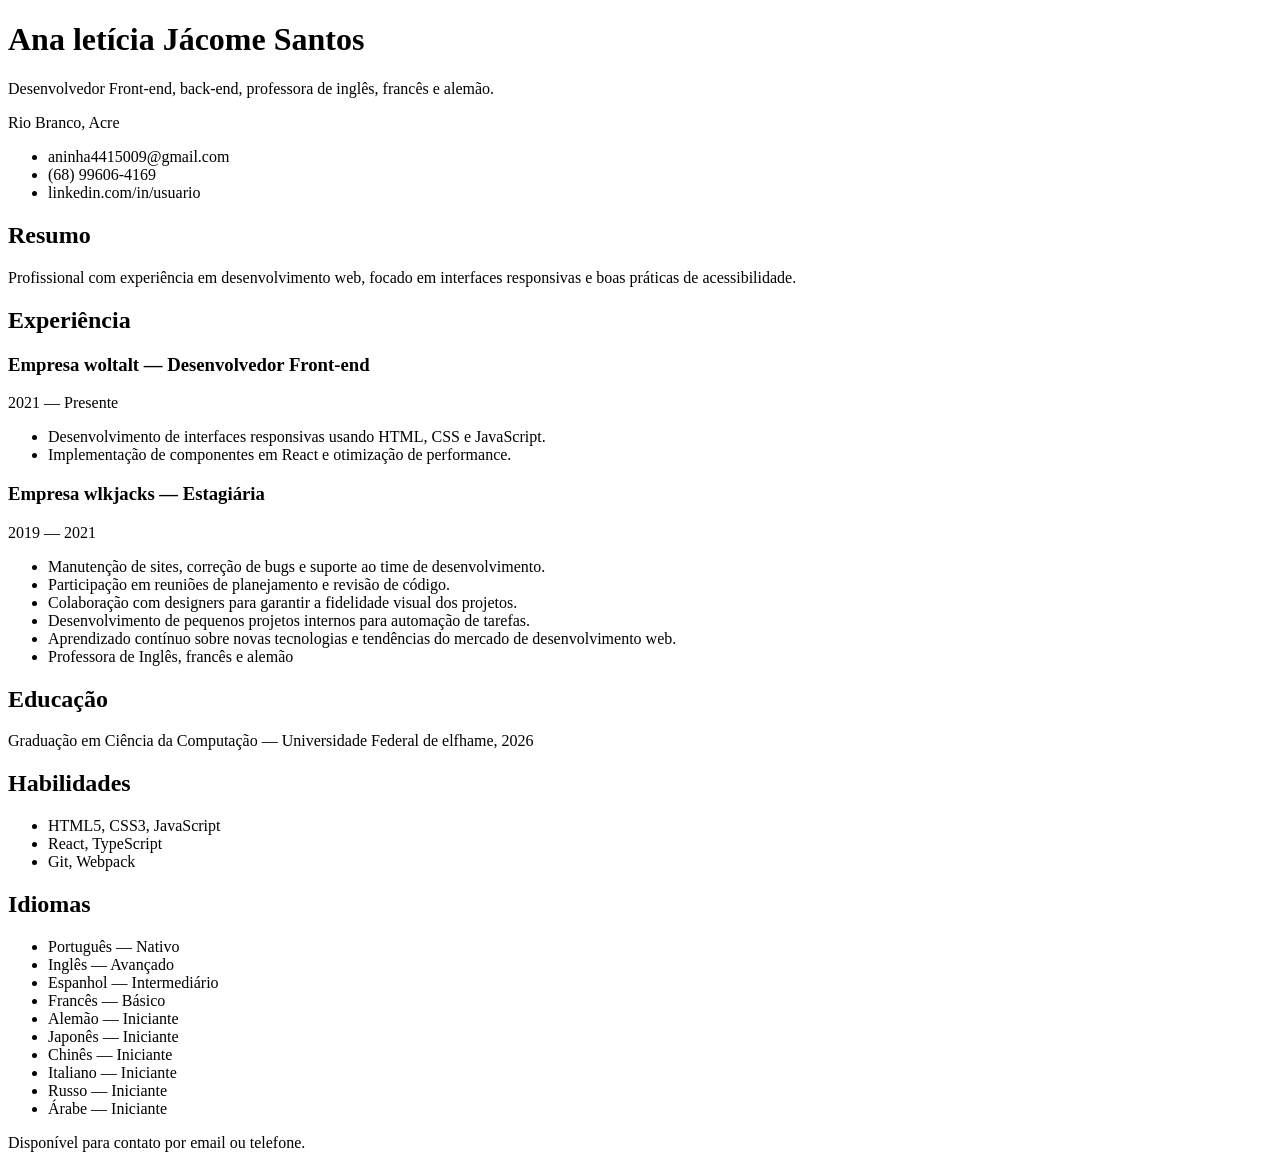
==== resume/index.html @ 2e97b939 "Fix: fixed path" ====
<!doctype html>
<html lang="pt-BR">

<head>
    <meta charset="utf-8">
    <meta name="viewport" content="width=device-width,initial-scale=1">
    <title>Currículo — Ana Letícia Jácome Santos</title>
    <link rel="stylesheet" href="./styles.css">
</head>

<body>
    <header class="hero">
        <div class="container">
            <h1>Ana letícia Jácome Santos</h1>
            <p class="role">Desenvolvedor Front‑end, back-end, professora de inglês, francês e alemão.</p>
            <p class="location">Rio Branco, Acre</p>
            <ul class="contact">
                <li>aninha4415009@gmail.com</li>
                <li>(68) 99606-4169</li>
                <li>linkedin.com/in/usuario</li>
            </ul>
        </div>
    </header>

    <main class="container">
        <section>
            <h2>Resumo</h2>
            <p>Profissional com experiência em desenvolvimento web, focado em interfaces responsivas e boas práticas de
                acessibilidade.</p>
        </section>

        <section>
            <h2>Experiência</h2>
            <article class="job">
                <h3>Empresa woltalt — Desenvolvedor Front‑end</h3>
                <p class="date">2021 — Presente</p>
                <ul>
                    <li>Desenvolvimento de interfaces responsivas usando HTML, CSS e JavaScript.</li>
                    <li>Implementação de componentes em React e otimização de performance.</li>
                </ul>
            </article>

            <article class="job">
                <h3>Empresa wlkjacks — Estagiária</h3>
                <p class="date">2019 — 2021</p>
                <ul>
                    <li>Manutenção de sites, correção de bugs e suporte ao time de desenvolvimento.</li>
                    <li>Participação em reuniões de planejamento e revisão de código.</li>
                    <li>Colaboração com designers para garantir a fidelidade visual dos projetos.</li>
                    <li>Desenvolvimento de pequenos projetos internos para automação de tarefas.</li>
                    <li>Aprendizado contínuo sobre novas tecnologias e tendências do mercado de desenvolvimento web. </li>
                    <li>Professora de Inglês, francês e alemão</li>     
                </ul>
            </article>
        </section>

        <section>
            <h2>Educação</h2>
            <p>Graduação em Ciência da Computação — Universidade Federal de elfhame, 2026</p>
        </section>

        <section>
            <h2>Habilidades</h2>
            <ul class="skills">
                <li>HTML5, CSS3, JavaScript</li>
                <li>React, TypeScript</li>
                <li>Git, Webpack</li>
            </ul>
        </section>

        <section>
            <h2>Idiomas</h2>
            <ul>
                <li>Português — Nativo</li>
                <li>Inglês — Avançado</li>
                <li>Espanhol — Intermediário</li>
                <li>Francês — Básico</li>
                <li>Alemão — Iniciante</li>
                <li>Japonês — Iniciante</li>
                <li>Chinês — Iniciante</li>
                <li>Italiano — Iniciante</li>
                <li>Russo — Iniciante</li>
                <li>Árabe — Iniciante</li>  
            </ul>
        </section>
    </main>

    <footer class="container">
        <p>Disponível para contato por email ou telefone.</p>
    </footer>
</body>

</html>
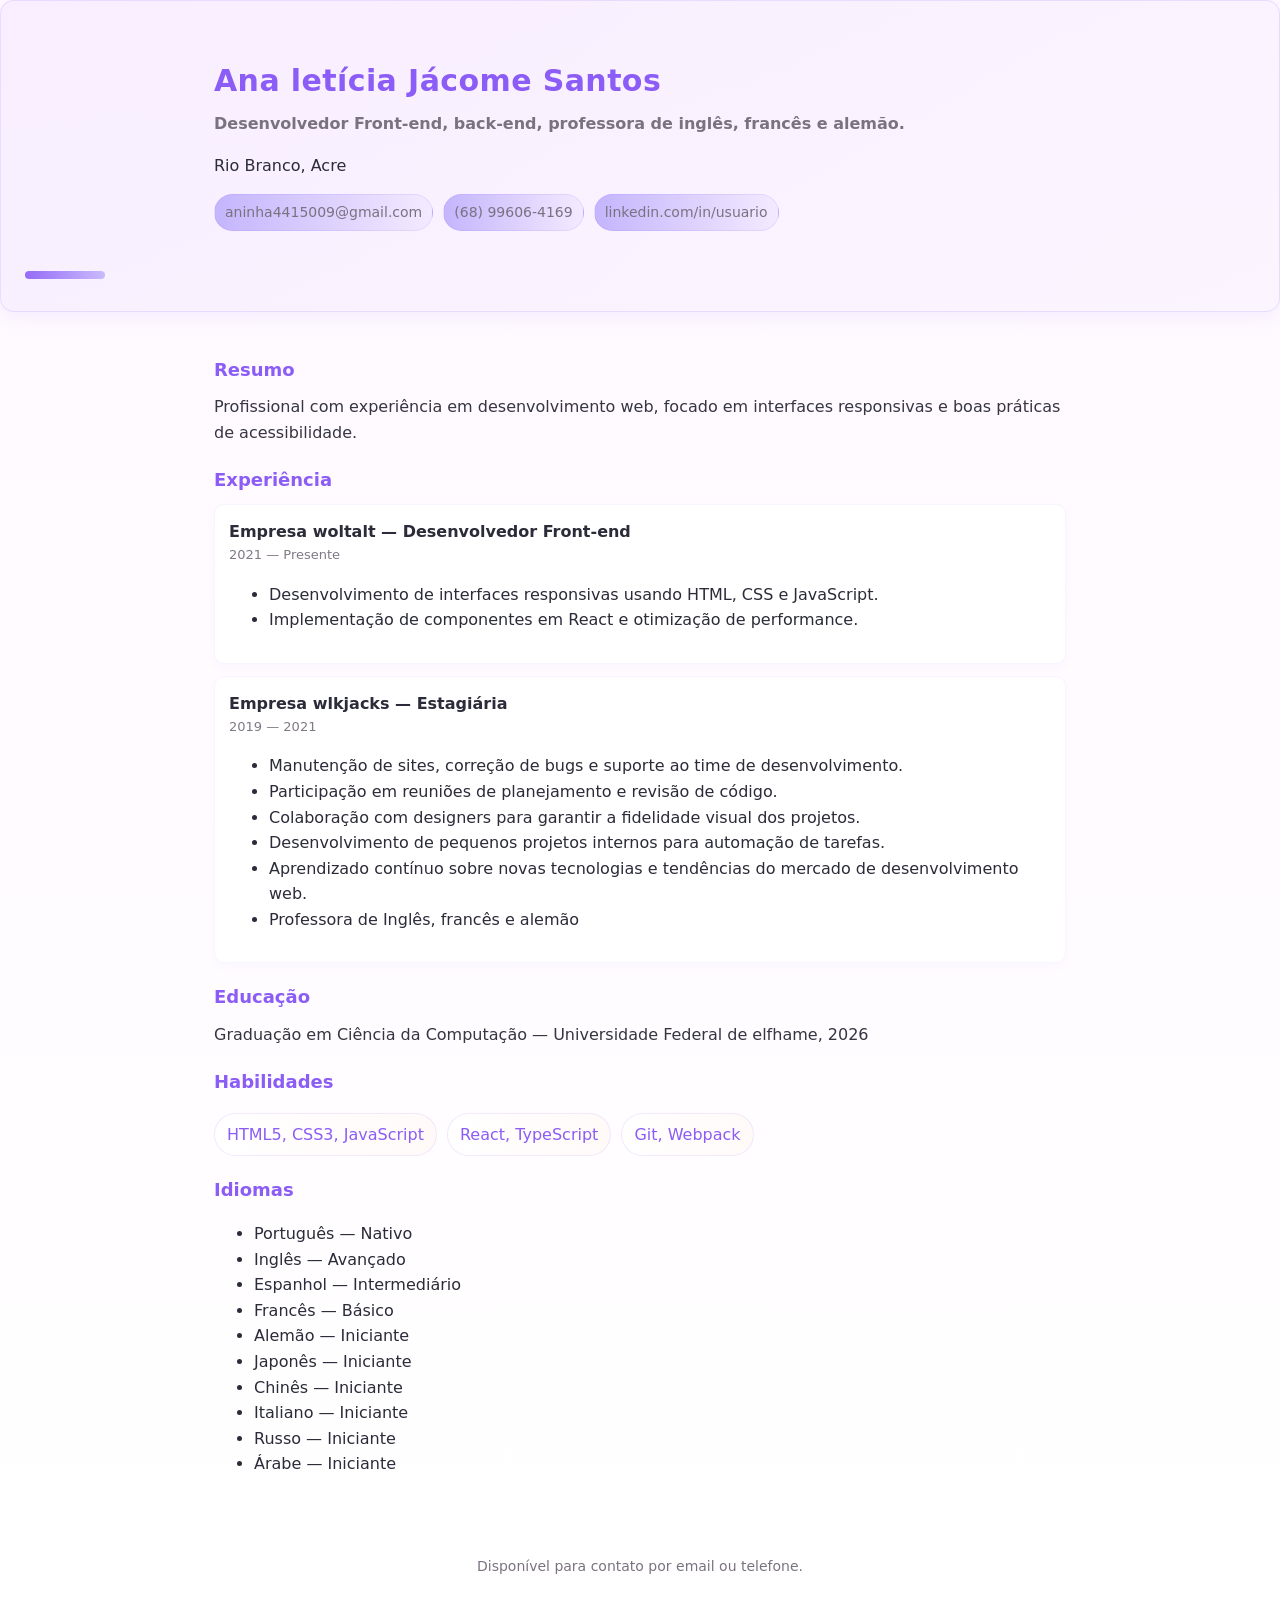
==== commit 539ae433: "Fix: Fixed stylization issues" ====
--- a/resume/index.html
+++ b/resume/index.html
@@ -5,7 +5,7 @@
     <meta charset="utf-8">
     <meta name="viewport" content="width=device-width,initial-scale=1">
     <title>Currículo — Ana Letícia Jácome Santos</title>
-    <link rel="stylesheet" href="./styles.css">
+    <link rel="stylesheet" href="styles.css">
 </head>
 
 <body>
--- a/resume/styles.css
+++ b/resume/styles.css
@@ -0,0 +1,58 @@
+:root{
+  --accent:#8b5cf6; /* roxo vivo */
+  --accent-2:#c4b5fd; /* lilás claro */
+  --bg:#fff8ff; /* fundo bem suave */
+  --card:#ffffff;
+  --text:#2b2b39;
+  --muted:#7b7280;
+}
+
+*{box-sizing:border-box}
+
+@import url('https://fonts.googleapis.com/css2?family=Nunito:wght@300;400;600;700&display=swap');
+
+body{
+  font-family: 'Nunito', system-ui, -apple-system, 'Segoe UI', Roboto, Arial;
+  margin:0;
+  color:var(--text);
+  background:linear-gradient(180deg, var(--bg), #fff ); /* BACKGROUND */
+  line-height:1.6;
+}
+
+.container{max-width:900px;margin:0 auto;padding:24px}
+
+.hero{
+  background: linear-gradient(135deg, rgba(140,85,255,0.06), rgba(196,181,253,0.06));
+  padding:32px 24px;
+  border-radius:14px;
+  box-shadow:0 6px 18px rgba(139,92,246,0.08);
+  border:1px solid rgba(196,181,253,0.35);
+}
+
+.hero h1{margin:0;font-size:30px;color:var(--accent);letter-spacing:0.4px}
+.role{color:var(--muted);margin-top:6px;font-weight:600}
+
+.contact{list-style:none;padding:0;margin:12px 0 0;display:flex;gap:10px;flex-wrap:wrap}
+.contact li{font-size:14px;color:var(--muted);background:linear-gradient(90deg,var(--accent-2),#f4eaff);padding:6px 10px;border-radius:999px;border:1px solid rgba(139,92,246,0.12)}
+
+h2{font-size:18px;margin:20px 0 10px;color:var(--accent)}
+
+.job{background:var(--card);padding:14px;border-radius:10px;margin-bottom:12px;border:1px solid rgba(139,92,246,0.06);box-shadow:0 4px 10px rgba(139,92,246,0.03)}
+.job h3{margin:0;font-size:16px}
+.date{color:var(--muted);font-size:13px;margin-bottom:8px}
+
+.skills{display:flex;gap:10px;flex-wrap:wrap;padding:0;list-style:none}
+.skills li{background:linear-gradient(90deg,#fff,#fffaf8);padding:8px 12px;border-radius:999px;border:1px solid rgba(139,92,246,0.12);color:var(--accent)}
+
+section p{margin:0;color:var(--text);opacity:0.95}
+
+footer{padding:18px 0;color:var(--muted);font-size:14px;text-align:center}
+
+/* toques fofos */
+.hero::after{content:"";display:block;height:8px;width:80px;background:linear-gradient(90deg,var(--accent),var(--accent-2));border-radius:8px;margin-top:16px;opacity:0.9}
+
+@media(max-width:600px){.hero{padding:20px}.container{padding:16px}.hero h1{font-size:22px}}
+
+/* pequenas transições */
+a, .contact li, .skills li{transition:all .18s ease}
+a:hover, .contact li:hover, .skills li:hover{transform:translateY(-3px);box-shadow:0 6px 14px rgba(139,92,246,0.06)}
